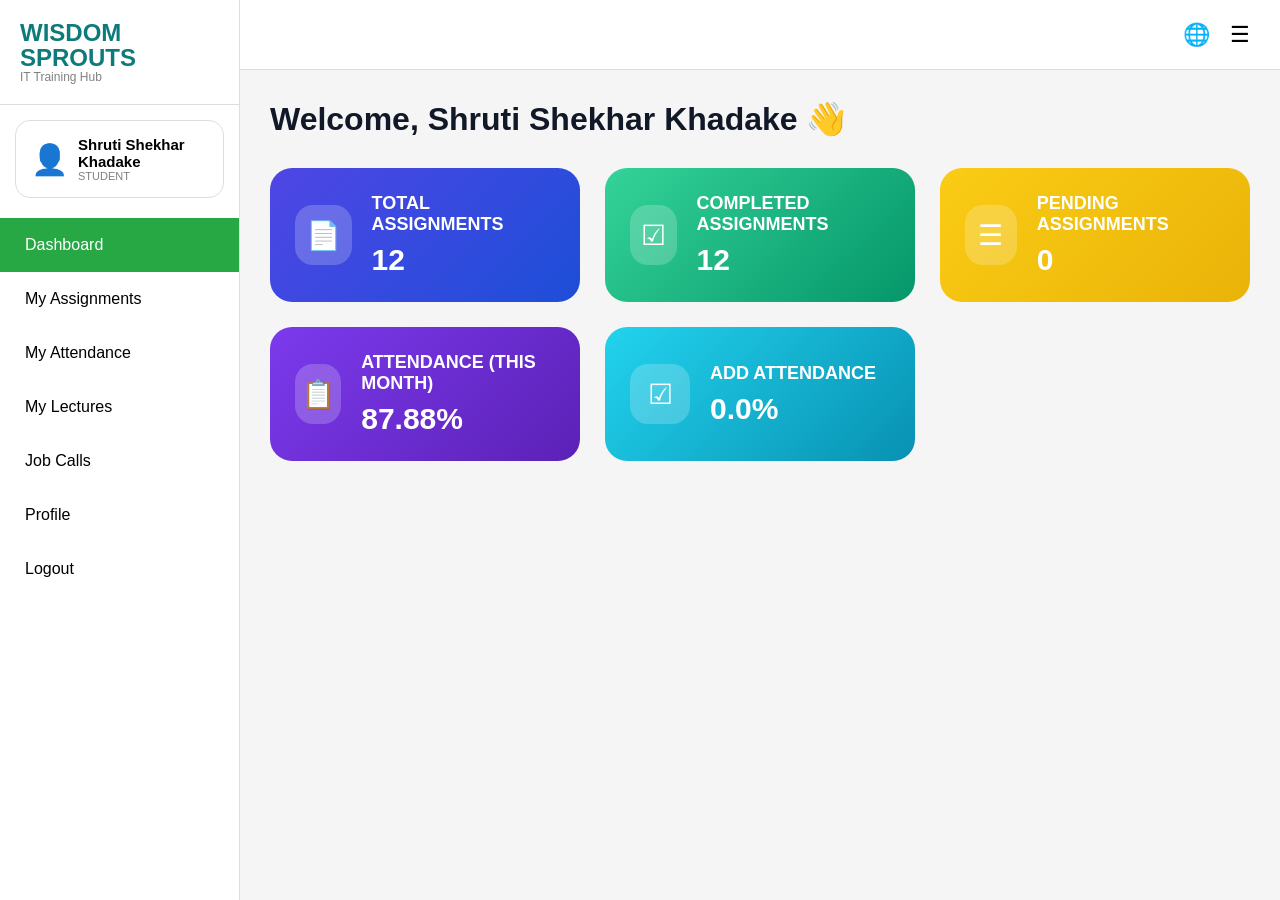
==== Dashboard.html @ 9c067240 "Add files via upload" ====
<!-- dashboard.html -->

<!DOCTYPE html>
<html lang="en">

<head>

  <meta charset="UTF-8">

  <meta name="viewport" content="width=device-width, initial-scale=1.0">

  <title>Dashboard</title>

  <link rel="stylesheet" href="style.css">

</head>

<body class="dashboard-page">

  <div class="container">

    <!-- SIDEBAR -->

    <div class="sidebar">

      <div class="logo">

        <h2>WISDOM</h2>
        <h2>SPROUTS</h2>

        <p>IT Training Hub</p>

      </div>

      <!-- PROFILE -->

      <div class="profile-card">

        <div class="profile-icon">
          👤
        </div>

        <div>

          <h3>Shruti Shekhar Khadake</h3>

          <p>STUDENT</p>

        </div>

      </div>

      <!-- MENU -->

      <ul class="menu">

        <li class="active">
          <a href="dashboard.html">Dashboard</a>
        </li>

        <li>
          <a href="assignment.html">My Assignments</a>
        </li>

        <li>
          <a href="attendance.html">My Attendance</a>
        </li>

        <li>
          <a href="lectures.html">My Lectures</a>
        </li>

        <li>
          <a href="jobcalls.html">Job Calls</a>
        </li>

        <li>
          <a href="profile.html">Profile</a>
        </li>

        <li>
          <a href="#">Logout</a>
        </li>

      </ul>

    </div>

    <!-- MAIN -->

    <div class="main">

      <!-- NAVBAR -->

      <div class="navbar">

        <span>🌐</span>

        <span>☰</span>

      </div>

      <!-- CONTENT -->

      <div class="content">

        <h1>
          Welcome, Shruti Shekhar Khadake 👋
        </h1>

        <!-- DASHBOARD CARDS -->

        <div class="dashboard-grid">

          <!-- CARD 1 -->

          <div class="dashboard-card blue">

            <div class="card-icon">
              📄
            </div>

            <div>

              <h3>TOTAL ASSIGNMENTS</h3>

              <p>12</p>

            </div>

          </div>

          <!-- CARD 2 -->

          <div class="dashboard-card green">

            <div class="card-icon">
              ☑
            </div>

            <div>

              <h3>COMPLETED ASSIGNMENTS</h3>

              <p>12</p>

            </div>

          </div>

          <!-- CARD 3 -->

          <div class="dashboard-card yellow">

            <div class="card-icon">
              ☰
            </div>

            <div>

              <h3>PENDING ASSIGNMENTS</h3>

              <p>0</p>

            </div>

          </div>

          <!-- CARD 4 -->

          <div class="dashboard-card purple">

            <div class="card-icon">
              📋
            </div>

            <div>

              <h3>ATTENDANCE (THIS MONTH)</h3>

              <p>87.88%</p>

            </div>

          </div>

          <!-- CARD 5 -->

          <div class="dashboard-card cyan">

            <div class="card-icon">
              ☑
            </div>

            <div>

              <h3>ADD ATTENDANCE</h3>

              <p>0.0%</p>

            </div>

          </div>

        </div>

      </div>

    </div>

  </div>

  <script src="script.js"></script>

</body>

</html>
---- style.css ----
*{
  margin:0;
  padding:0;
  box-sizing:border-box;
  font-family:Arial, sans-serif;
}

body{
  background:#f5f5f5;
}

.container{
  display:flex;
  height:100vh;
}

/* Sidebar */

.sidebar{
  width:240px;
  background:white;
  border-right:1px solid #ddd;
}

.logo{
  padding:20px;
  border-bottom:1px solid #ddd;
}

.logo h2{
  color:#0d7b7b;
  line-height:25px;
}

.logo p{
  font-size:12px;
  color:gray;
}

.profile-card{
  margin:15px;
  border:1px solid #ddd;
  border-radius:15px;
  padding:15px;
  display:flex;
  align-items:center;
  gap:10px;
}

.profile-icon{
  font-size:30px;
  color:green;
}

.profile-card h3{
  font-size:15px;
}

.profile-card p{
  font-size:11px;
  color:gray;
}

.menu{
  list-style:none;
  margin-top:20px;
}

.menu li{
  padding:18px 25px;
  cursor:pointer;
}

.menu li:hover{
  background:#f0f0f0;
}

.active{
  background:#28a745;
  color:white;
}

/* Main */

.main{
  flex:1;
}

.navbar{
  height:70px;
  background:white;
  border-bottom:1px solid #ddd;
  display:flex;
  justify-content:flex-end;
  align-items:center;
  gap:20px;
  padding-right:30px;
  font-size:22px;
}

.content{
  padding:30px;
}

.content h1{
  color:#28a745;
  margin-bottom:20px;
}

.card{
  background:white;
  padding:25px;
  border-radius:15px;
}

.top-section{
  display:flex;
  justify-content:space-between;
  margin-bottom:20px;
}

.month-btn{
  background:#1d2d5a;
  color:white;
  border:none;
  padding:12px 20px;
  border-radius:5px;
  font-size:16px;
}

.add-btn{
  background:#28c35d;
  color:white;
  border:none;
  padding:12px 25px;
  border-radius:5px;
  font-size:18px;
  cursor:pointer;
}

table{
  width:100%;
  border-collapse:collapse;
}

thead{
  background:#2dbd5d;
  color:white;
}

th, td{
  padding:15px;
  border:1px solid #ddd;
  text-align:left;
}

.online{
  background:#19c3f3;
  color:white;
  padding:5px 10px;
  border-radius:5px;
  font-size:13px;
  font-weight:bold;
}

.absent{
  background:#ef3e4a;
  color:white;
  padding:5px 10px;
  border-radius:5px;
  font-size:13px;
  font-weight:bold;
}

/* Pagination */

.pagination-container{
  margin-top:20px;
  display:flex;
  justify-content:space-between;
  align-items:center;
}

.entries-box select{
  padding:8px 14px;
  border:1px solid #ccc;
  border-radius:5px;
  background:white;
  font-size:15px;
}

.pagination{
  display:flex;
  gap:8px;
}

.page-btn{
  border:1px solid #ddd;
  background:white;
  padding:10px 15px;
  cursor:pointer;
}

.page-btn:hover{
  background:#f0f0f0;
}

.active-page{
  background:#2dbd5d;
  color:white;
  border:none;
}
.month-dropdown{
  position: relative;
  display: inline-block;
}

.month-grid{
  position: absolute;
  top: 50px;
  left: 0;
  background: #111827;
  padding: 18px;
  border-radius: 10px;
  width: 230px;
  display: none;
  grid-template-columns: repeat(4,1fr);
  gap: 14px;
  z-index: 100;
  box-shadow: 0 5px 50px rgba(0,0,0,0.3);
}

.month-grid{
  position: absolute;
  top: 55px;
  left: 0;
  background: #0b1220;
  padding: 18px;
  border-radius: 12px;

  width: 300px;   /* increased width */

  display: none;
  grid-template-columns: repeat(4, 1fr);

  gap: 18px;
  z-index: 100;

  box-shadow: 0 5px 15px rgba(0,0,0,0.3);
}

.month-grid.show{
  display: grid;
}

.month-item{
  color: white;
  padding: 10px 12px;
  border-radius: 10px;
  text-align: center;
  cursor: pointer;
  transition: 0.3s;
  font-weight: 500;
}

.month-item:hover{
  background: #6366f1;
}

.active-month{
  background: #6366f1;
}

.month-item{
  color: white;
  padding: 8px;
  border-radius: 8px;
  text-align: center;
  cursor: pointer;
  transition: 0.3s;
}

.month-item:hover{
  background: #4f46e5;
}

.active-month{
  background: #6366f1;
}



.top-section{
  display:flex;
  justify-content:space-between;
  align-items:center;
  margin-bottom:20px;
}

.month-dropdown{
  position:relative;
}

.month-grid{
  position:absolute;
  top:55px;
  left:0;

  background:#111827;

  width:190px;

  padding:16px;

  border-radius:10px;

  display:none;

  grid-template-columns:repeat(4,1fr);

  gap:14px;

  z-index:1000;
}

.month-grid.show{
  display:grid;
}

.month-item{
  color:white;

  width:35px;
  height:35px;

  display:flex;
  justify-content:center;
  align-items:center;

  border-radius:8px;

  cursor:pointer;

  transition:0.3s;
}

.month-item:hover{
  background:#4f46e5;
}

.active-month{
  background:#6366f1;
}

/* =========================
   DASHBOARD PAGE
========================= */

.dashboard-page .content h1{
  color:#111827;
  margin-bottom:30px;
}

.dashboard-grid{
  display:grid;
  grid-template-columns:repeat(3,1fr);
  gap:25px;
}

.dashboard-card{
  padding:25px;
  border-radius:22px;
  color:white;
  display:flex;
  align-items:center;
  gap:20px;
  min-height:110px;
}

.card-icon{
  width:60px;
  height:60px;
  border-radius:18px;
  background:rgba(255,255,255,0.2);
  display:flex;
  justify-content:center;
  align-items:center;
  font-size:28px;
}

.dashboard-card h3{
  font-size:18px;
  margin-bottom:8px;
}

.dashboard-card p{
  font-size:30px;
  font-weight:bold;
}

.blue{
  background:linear-gradient(135deg,#4f46e5,#1d4ed8);
}

.green{
  background:linear-gradient(135deg,#34d399,#059669);
}

.yellow{
  background:linear-gradient(135deg,#facc15,#eab308);
}

.purple{
  background:linear-gradient(135deg,#7c3aed,#5b21b6);
}

.cyan{
  background:linear-gradient(135deg,#22d3ee,#0891b2);
}

/* =========================
   SIDEBAR MENU
========================= */

.menu{
  list-style:none;
  margin-top:20px;
  padding:0;
}

.menu li{
  padding:18px 25px;
  cursor:pointer;
  transition:0.3s;
}

.menu li a{
  text-decoration:none;
  color:inherit;
  display:flex;
  align-items:center;
  gap:12px;
  width:100%;
}

.menu li:hover{
  background:#28a745;
  color:white;
}

.menu li.active{
  background:#28a745;
  color:white;
}

/* =========================
   ASSIGNMENTS PAGE
========================= */

.assignments-page .content h1{
  color:#28c35d;
  margin-bottom:20px;
}

.search-box{
  margin-bottom:20px;
}

.search-box input{
  width:320px;
  padding:12px 15px;
  border:1px solid #ddd;
  border-radius:6px;
  font-size:15px;
  outline:none;
}

.pending{
  background:#f4b400;
  color:black;
  padding:6px 10px;
  border-radius:6px;
  font-size:13px;
  font-weight:bold;
}

table{
  width:100%;
  border-collapse:collapse;
}

thead{
  background:#34c759;
  color:white;
}

th{
  padding:15px;
  border:1px solid #ddd;
}

td{
  padding:15px;
  border:1px solid #ddd;
}

.card{
  background:white;
  padding:25px;
  border-radius:18px;
  box-shadow:0 2px 10px rgba(0,0,0,0.08);
}

tbody tr {
  cursor: pointer;
}

tbody tr:hover {
  background: #f1f1f1;
}

.details-card {
  margin-top: 20px;
  background: white;
  padding: 20px;
  border-radius: 10px;
}

.detail-header {
  display: flex;
  justify-content: space-between;
  align-items: center;
}

.submitted-btn {
  background: green;
  color: white;
  border: none;
  padding: 10px 15px;
  border-radius: 5px;
}

/* SEARCH BOX */

.search-box {
  margin-bottom: 20px;
}

.search-box input {
  width: 320px;
  padding: 10px;
  border: 1px solid #ccc;
  border-radius: 6px;
  outline: none;
}

/* LECTURE BATCH */

.batch {
  background: #f3f3f3;
  padding: 6px 10px;
  border-radius: 5px;
  font-size: 13px;
  font-weight: bold;
}

/* JOIN BUTTON */

.join-btn {
  border: 2px solid #2d8c45;
  background: white;
  color: #2d8c45;
  width: 30px;
  height: 30px;
  border-radius: 5px;
  cursor: pointer;
  font-size: 14px;
}

.join-btn:hover {
  background: #2d8c45;
  color: white;
}


/* =========================
   PROFILE PAGE
========================= */

.top-profile{
  background:white;
  padding:20px;
  border-radius:15px;
  display:flex;
  align-items:center;
  gap:20px;
  margin-bottom:25px;
  box-shadow:0 2px 8px rgba(0,0,0,0.08);
}

.avatar{
  width:80px;
  height:80px;
  border-radius:50%;
  background:#1d6ef2;
  color:white;
  display:flex;
  justify-content:center;
  align-items:center;
  font-size:38px;
}

.top-profile h2{
  margin-bottom:5px;
}

.top-profile p{
  color:#666;
  margin-top:4px;
}

.profile-content{
  display:grid;
  grid-template-columns:1fr 1fr;
  gap:20px;
}

.info-card{
  background:white;
  padding:25px;
  border-radius:15px;
  box-shadow:0 2px 8px rgba(0,0,0,0.08);
}

.info-card h2{
  margin-bottom:25px;
}

.input-grid{
  display:grid;
  grid-template-columns:1fr 1fr;
  gap:18px;
}

.input-grid div,
.form-group{
  display:flex;
  flex-direction:column;
}

label{
  margin-bottom:8px;
  color:#555;
  font-size:14px;
}

input,
select{
  padding:12px;
  border:1px solid #ddd;
  border-radius:8px;
  outline:none;
  font-size:15px;
}

.resume-section{
  margin-top:30px;
}

.resume-section p{
  margin:15px 0;
  color:#666;
}

.upload-btn{
  width:100%;
  padding:12px;
  background:white;
  border:1px solid #333;
  border-radius:8px;
  cursor:pointer;
  font-size:16px;
}

.save-btn{
  width:100%;
  padding:14px;
  margin-top:25px;
  border:none;
  border-radius:8px;
  background:#35c46a;
  color:white;
  font-size:18px;
  cursor:pointer;
}

.save-btn:hover{
  background:#2d8c45;
}


/* =========================
   JOB CALLS PAGE
========================= */

.active-status{
  background:#198754;
  color:white;
  padding:6px 12px;
  border-radius:7px;
  font-size:13px;
  font-weight:bold;
}

.closed-status{
  background:#dc3545;
  color:white;
  padding:6px 12px;
  border-radius:7px;
  font-size:13px;
  font-weight:bold;
}

#jobTable tr:hover{
  background:#f5f5f5;
}


.month-dropdown{
  position:relative;
}

.month-grid{
  position:absolute;
  top:60px;
  left:0;

  width:240px;

  background:#111827;

  padding:15px;

  border-radius:12px;

  display:none;

  grid-template-columns:repeat(4,1fr);

  gap:12px;

  z-index:9999;
}

.month-item{
  color:white;

  padding:10px;

  text-align:center;

  border-radius:8px;

  cursor:pointer;
}

.month-item:hover{
  background:#4f46e5;
}
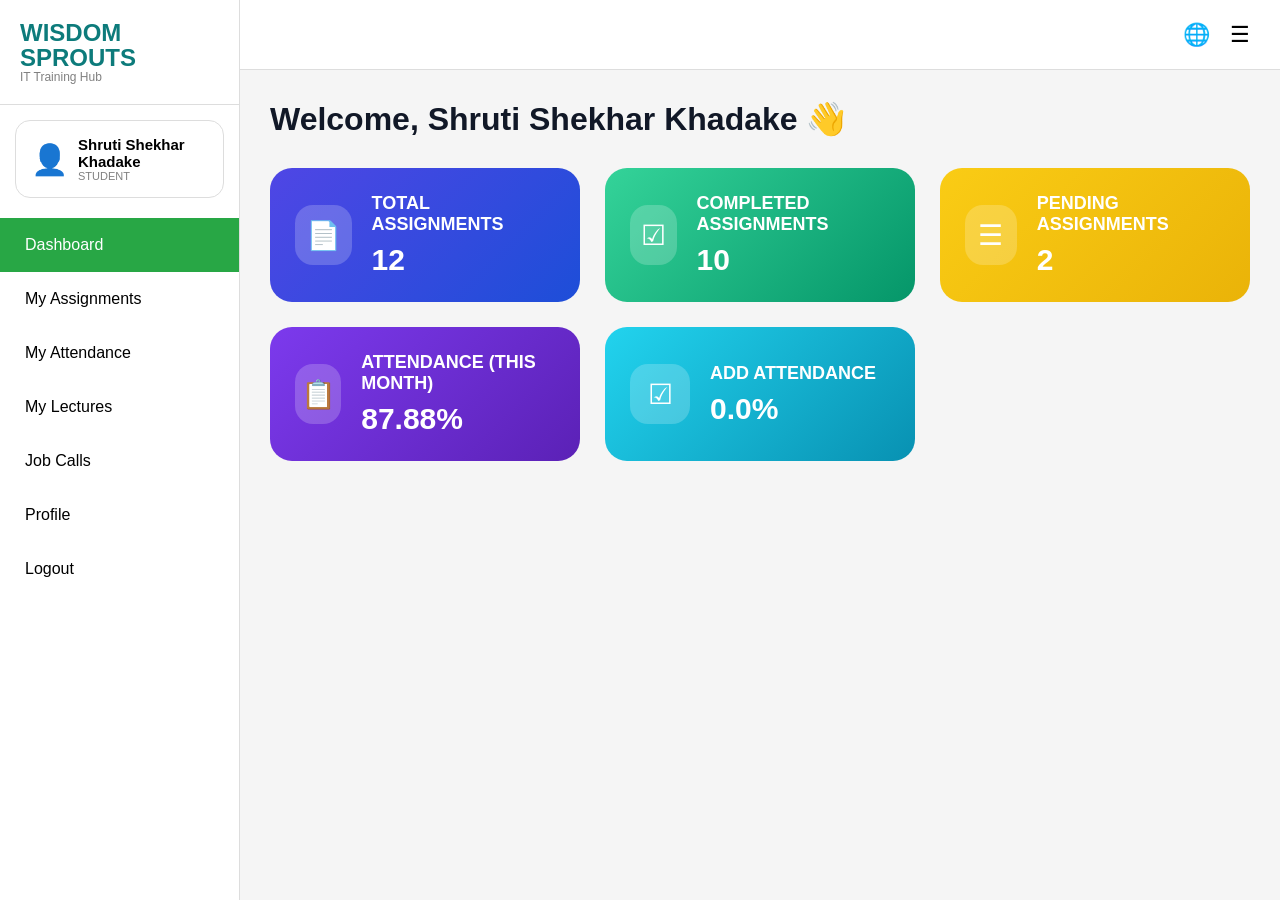
==== commit 60965556: "Update Dashboard.html" ====
--- a/Dashboard.html
+++ b/Dashboard.html
@@ -143,7 +143,7 @@
 
               <h3>COMPLETED ASSIGNMENTS</h3>
 
-              <p>12</p>
+              <p>10</p>
 
             </div>
 
@@ -161,7 +161,7 @@
 
               <h3>PENDING ASSIGNMENTS</h3>
 
-              <p>0</p>
+              <p>2</p>
 
             </div>
 
